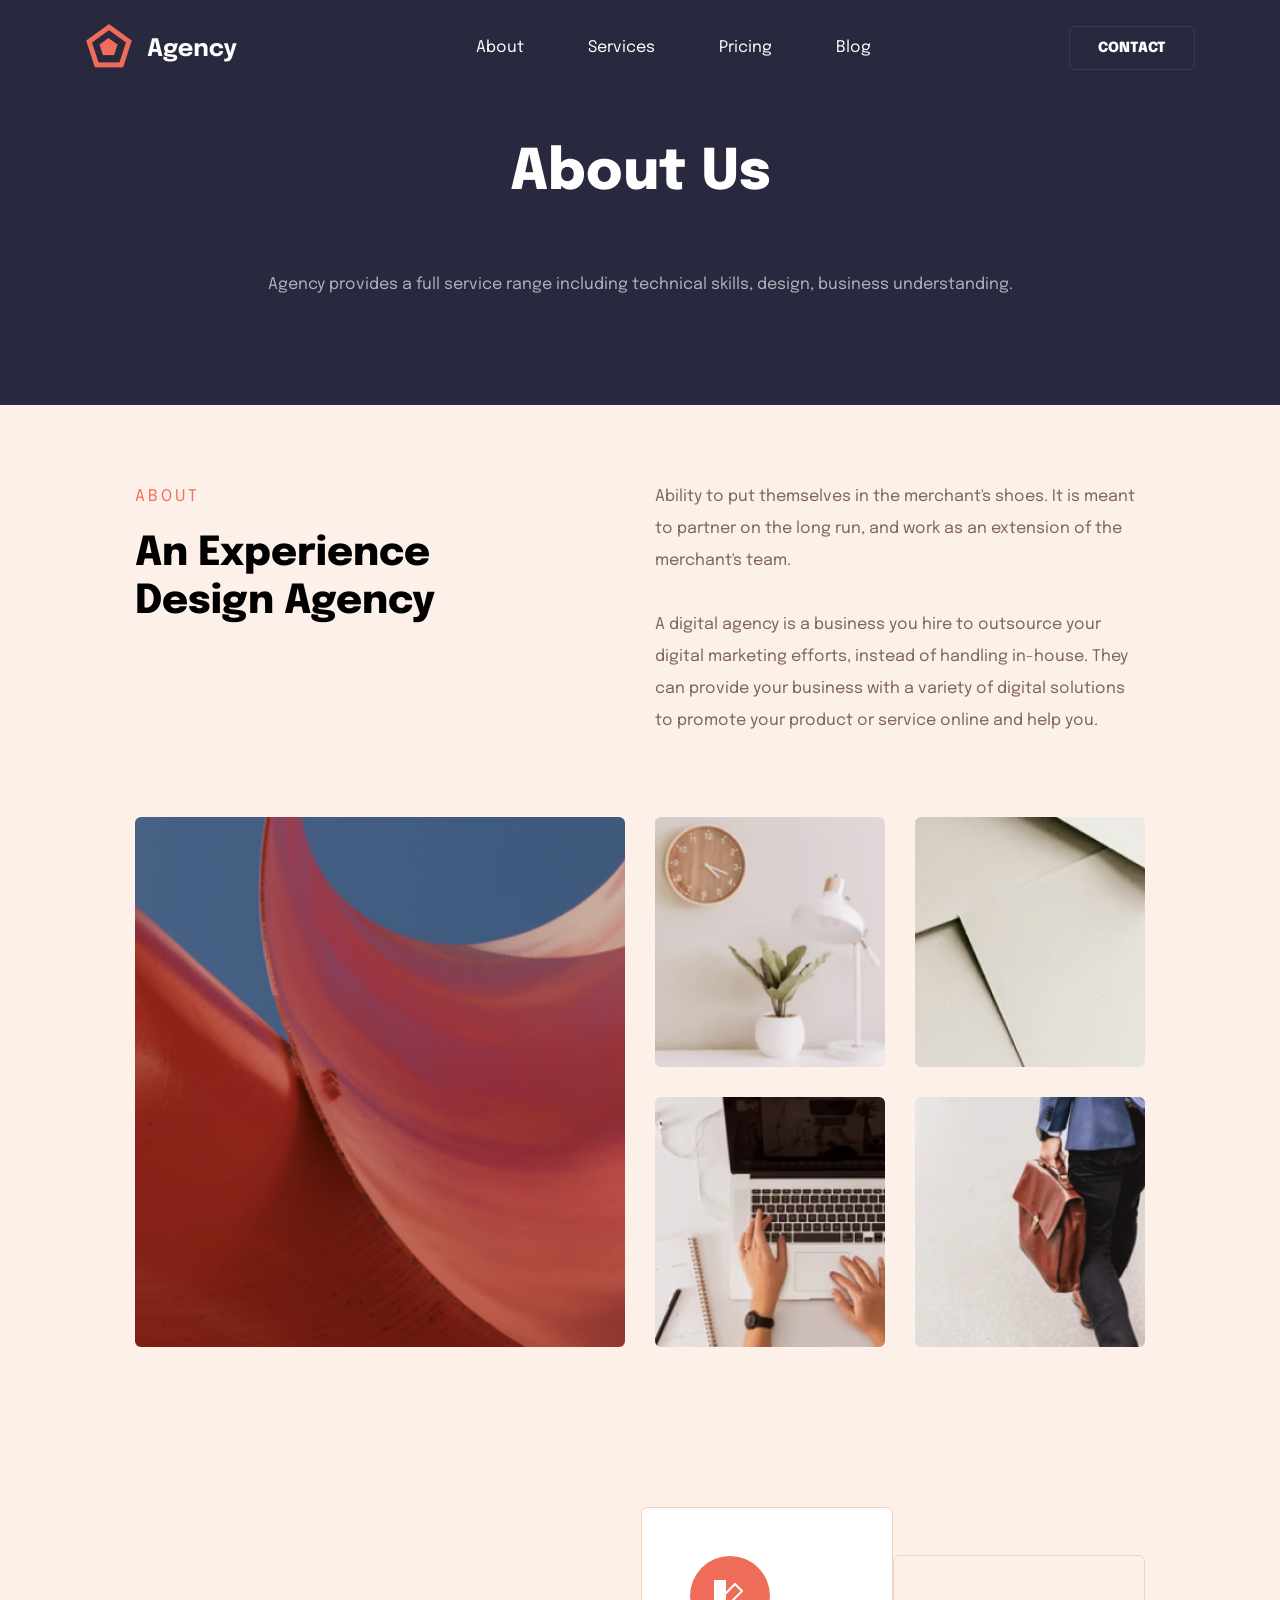
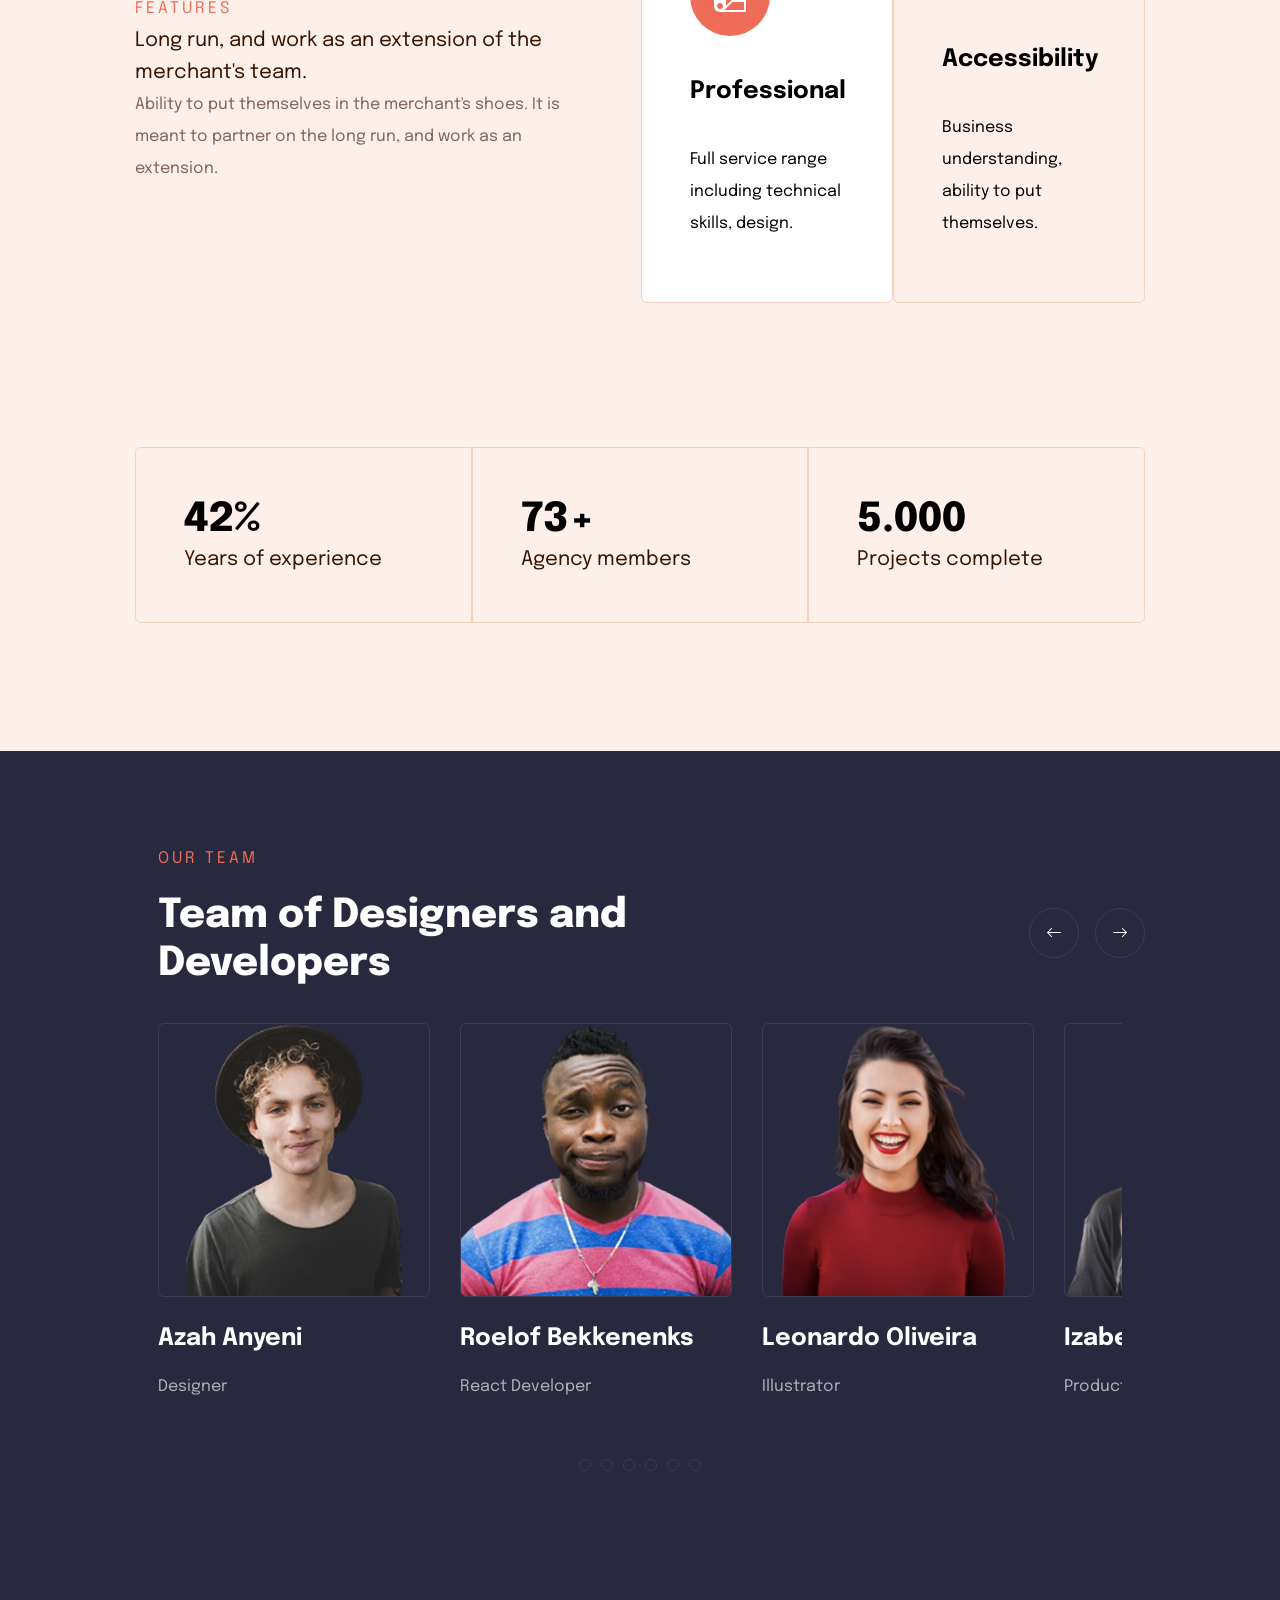
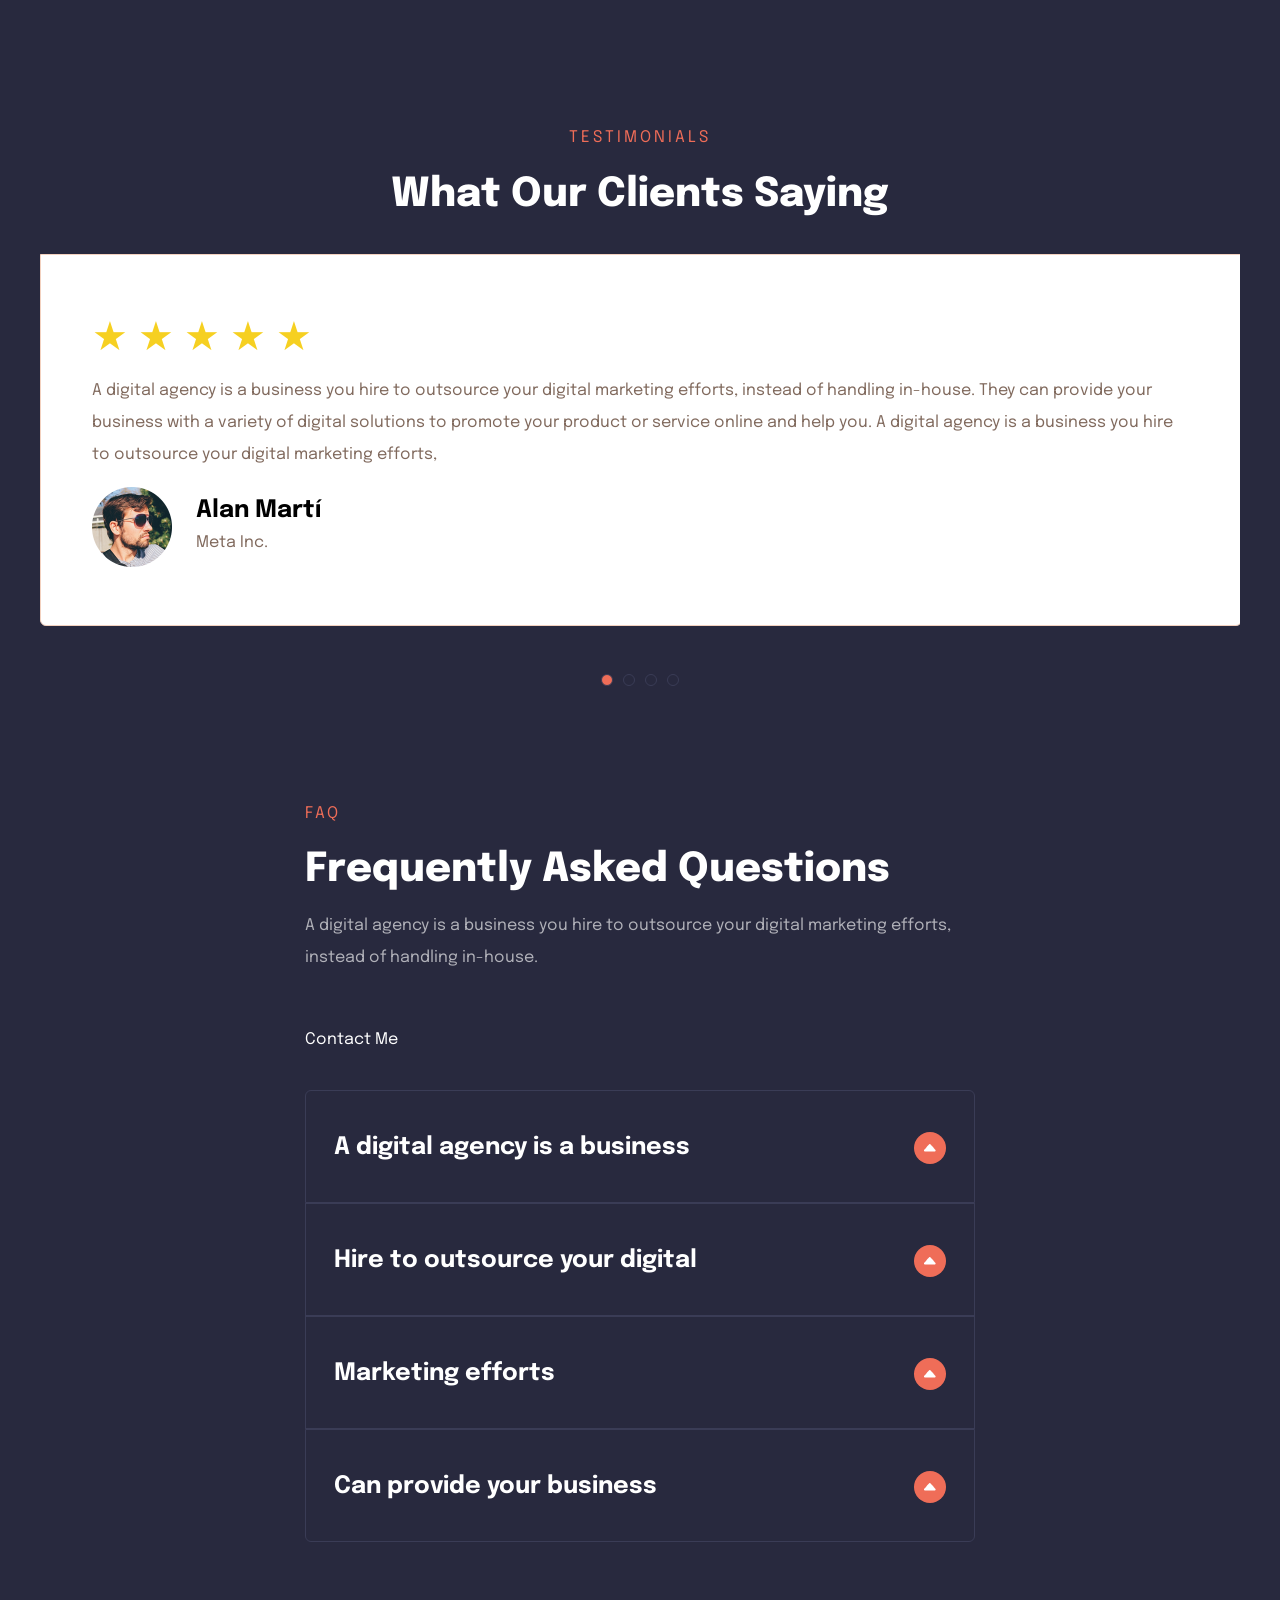
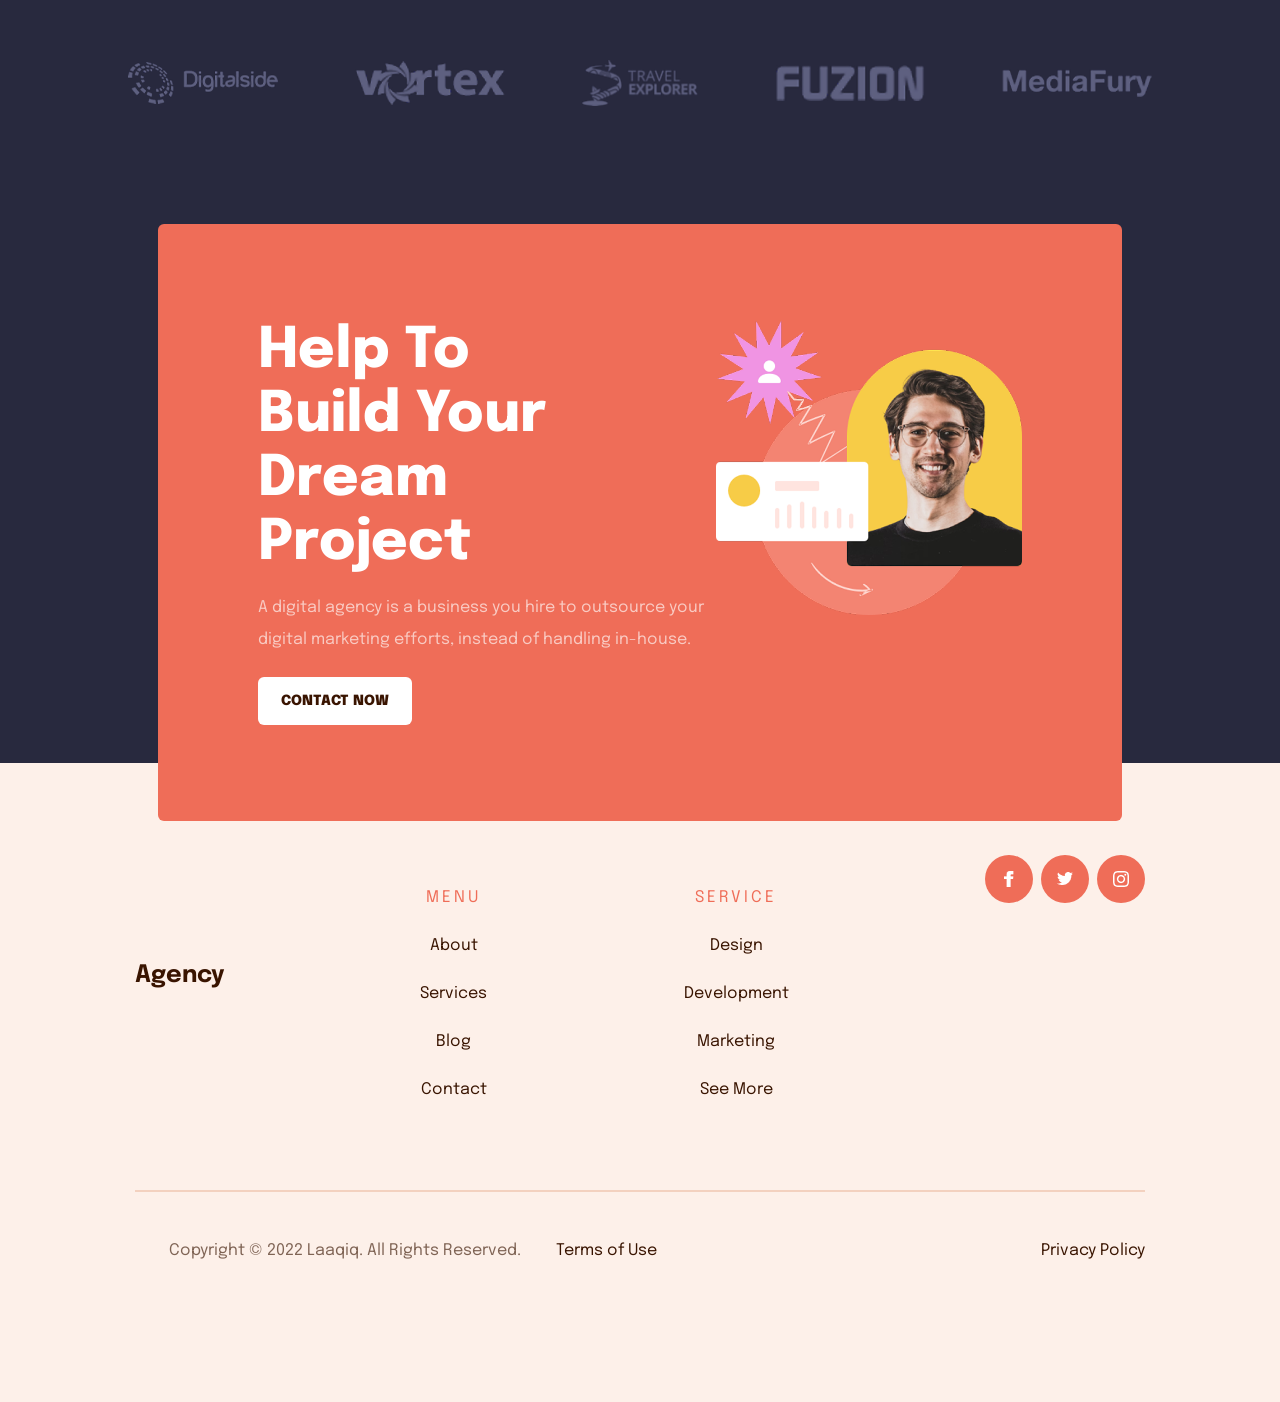
==== sass/index.html @ 34b54be8 "feat: implementa sass" ====
<!DOCTYPE html>
<html lang="pt-br">
<head>
    <meta charset="UTF-8">
    <meta name="viewport" content="width=device-width, initial-scale=1.0">
    <title>Agency</title>
    <link rel="preconnect" href="https://fonts.googleapis.com">
    <link rel="preconnect" href="https://fonts.gstatic.com" crossorigin>
    <link href="https://fonts.googleapis.com/css2?family=Epilogue:ital,wght@0,100..900;1,100..900&display=swap" rel="stylesheet">
    <link rel="stylesheet" href="style.css">
</head>
<body>
    <header>
        <div class="container">
            <img src="img/logo.png" alt="Logo da Agency" class="container-logo">
            <div class="container-menu">
                <input type="checkbox" id="menu" class="container-button">
                <label for="menu">
                    <span class="container-menu-mobile"></span>
                </label>
                <ul class="menu-list"> 
                    <li class="menu-list-item">
                        <a href="#" class="menu-list-link">About</a>
                    </li> 
                    <li class="menu-list-item">
                        <a href="#" class="menu-list-link">Services</a>
                    </li> 
                    <li class="menu-list-item">
                        <a href="#" class="menu-list-link">Pricing</a>
                    </li> 
                    <li class="menu-list-item">
                        <a href="#" class="menu-list-link">Blog</a>
                    </li> 
                    <li class="menu-list-item">
                        <a href="#" class="menu-list-link">Contact</a>
                    </li> 
                </ul>
            </div>
            <div class="container-menu-desktop">
                <img src="img/logo.png" alt="Logo da Agency" class="container-logo-desktop">
                <ul class="menu-desktop-links">
                    <li>
                        <a class="text" href="#">About</a>
                    </li>
                    <li>
                        <a class="text" href="#">Services</a>
                    </li>
                    <li>
                        <a class="text" href="#">Pricing</a>
                    </li>
                    <li>
                        <a class="text" href="#">Blog</a>
                    </li>
                </ul>
                <a class="menu-contact" href="#">CONTACT</a>
            </div>
        </div>
        <section class="description">
                <h2 class="title1">About Us</h2>
                <p class="text">Agency provides a full service range including technical skills, design, business understanding.</p>
        </section>
    </header>
    <main>
        <section class="about">
            <div class="about-text">
                <div class="text-titulos">
                    <h5 class="title5">About</h5>
                    <h3 class="title3">An Experience Design Agency</h3>
                </div>
                <p class="text">Ability to put themselves in the merchant's shoes. It is meant to partner on the long run, and work as an extension of the merchant's team.
                                <br><br>
                                A digital agency is a business you hire to outsource your digital marketing efforts, instead of handling in-house. They can provide your business with a variety of digital solutions to promote your product or service online and help you.</p>
            </div>
            <div class="about-imagem">
                <img src="img/Bitmap1.png" alt="">
                <img src="img/Bitmap2.png" alt="">
                <img src="img/Bitmap3.png" alt="">
                <img src="img/Bitmap4.png" alt="">
                <img src="img/Bitmap5.png" alt="">
            </div>
        </section>
        <section class="features">
            <div class="features-principal">
                <div class="features-text">
                    <h5 class="title5">Features</h5>
                    <p class="text-big">Long run, and work as an extension of the merchant's team.</p>
                    <p class="text">Ability to put themselves in the merchant's shoes. It is meant to partner on the long run, and work as an extension.</p>
                </div>
                <div class="features-cards">
                    <div class="card card-top card-color">
                        <div class="card-icon">
                            <img src="img/icon-profissional.png" alt="ícone">
                        </div>
                        <h4 class="title4">Professional</h4>
                        <p class="text">Full service range including technical skills, design.</p>
                    </div>
                    <div class="card card-bottom">
                        <h4 class="title4">Accessibility</h4>
                        <p class="text">Business understanding, ability to put themselves.</p>
                    </div>
                </div>
            </div>
            
            <div class="features-cards numbers">
                <div class="card card-top">
                    <h3 class="title3">42%</h3>
                    <p class="text-big">Years of experience</p>
                </div>
                <div class="card">
                    <h3 class="title3">73+</h3>
                    <p class="text-big">Agency members</p>
                </div>
                <div class="card card-bottom">
                    <h3 class="title3">5.000</h3>
                    <p class="text-big">Projects complete</p>
                </div>
            </div>
        </section>
        <section class="our-team">
            <div class="our-team-topo">
                <div class="our-team-titulo">
                    <h5 class="title5">Our Team</h5>
                    <h3 class="title3">Team of Designers and Developers</h3>
                </div>
                <div class="our-team-setas">
                    <label class="seta">
                        <img src="./img/seta-esquerda.png" alt="">    
                    </label>
                    <label class="seta">
                        <img src="./img/seta.png" alt="">    
                    </label>
                </div>
            </div>
            
            <input type="radio" name="pin" id="p1" checked hidden>
            <input type="radio" name="pin" id="p2" hidden>
            <input type="radio" name="pin" id="p3" hidden>
            <input type="radio" name="pin" id="p4" hidden>
            <input type="radio" name="pin" id="p5" hidden>
            <input type="radio" name="pin" id="p6" hidden>
            <div class="carrossel">
                <div class="carrossel-card">
                    <div class="carrossel-img">
                        <img src="img/foto1.png" alt="">
                    </div>
                    <h4 class="title4">Azah Anyeni</h4>
                    <p class="text">Designer</p>
                </div>
                <div class="carrossel-card">
                    <div class="carrossel-img">
                        <img src="img/foto2.png" alt="">
                    </div>
                    <h4 class="title4">Roelof Bekkenenks</h4>
                    <p class="text">React Developer</p>
                </div>
                <div class="carrossel-card">
                    <div class="carrossel-img">
                        <img src="img/foto3.png" alt="">
                    </div>
                    <h4 class="title4">Leonardo Oliveira</h4>
                    <p class="text">Illustrator</p>
                </div>
                <div class="carrossel-card">
                    <div class="carrossel-img">
                        <img src="img/foto4.png" alt="">
                    </div>
                    <h4 class="title4">Izabella Tabakova</h4>
                    <p class="text">Product Designer</p>
                </div>
                <div class="carrossel-card">
                    <div class="carrossel-img">
                        <img src="img/foto3.png" alt="">
                    </div>
                    <h4 class="title4">Leonardo Oliveira</h4>
                    <p class="text">Illustrator</p>
                </div>
            </div> 
            <div class="pins">
                <label for="p1"></label>
                <label for="p2"></label>
                <label for="p3"></label>
                <label for="p4"></label>
                <label for="p5"></label>
                <label for="p6"></label>
            </div>
        </section>
        <section class="testimonials">
            <div class="avaliacao">
                <div class="testimonials-inicio">
                    <h5 class="title5">Testimonials</h5>
                    <h3 class="title3">What Our Clients Saying</h3>
                </div>
                <input type="radio" name="pin" id="v1" checked>
                <input type="radio" name="pin" id="v2">
                <input type="radio" name="pin" id="v3">
                <input type="radio" name="pin" id="v4">
                <div class="notas-clientes">
                    <div class="nota">
                        <div class="stars">
                            <p class="star">★</p>
                            <p class="star">★</p>
                            <p class="star">★</p>
                            <p class="star">★</p>
                            <p class="star">★</p>
                        </div>
                        <p class="text">A digital agency is a business you hire to outsource your digital marketing efforts, instead of handling in-house. They can provide your business with a variety of digital solutions to promote your product or service online and help you. A digital agency is a business you hire to outsource your digital marketing efforts, </p>
                        <div class="pessoa">
                            <img src="img/PERFIL.png" alt="">
                            <div class="pessoa-texto">
                                <h4 class="title4">Alan Martí</h4>
                                <p class="text">Meta Inc.</p>
                            </div>
                        </div>
                    </div>
                    <div class="nota">
                        <div class="stars">
                            <p class="star">★</p>
                            <p class="star">★</p>
                            <p class="star">★</p>
                            <p class="star">★</p>
                            <p class="star">★</p>
                        </div>
                        <p class="text">A digital agency is a business you hire to outsource your digital marketing efforts, instead of handling in-house. They can provide your business with a variety of digital solutions to promote your product or service online and help you. A digital agency is a business you hire to outsource your digital marketing efforts, </p>
                        <div class="pessoa">
                            <img src="img/PERFIL.png" alt="">
                            <div class="pessoa-texto">
                                <h4 class="title4">Alan Martí</h4>
                                <p class="text">Meta Inc.</p>
                            </div>
                        </div>
                    </div>
                    <div class="nota">
                        <div class="stars">
                            <p class="star">★</p>
                            <p class="star">★</p>
                            <p class="star">★</p>
                            <p class="star">★</p>
                            <p class="star">★</p>
                        </div>
                        <p class="text">A digital agency is a business you hire to outsource your digital marketing efforts, instead of handling in-house. They can provide your business with a variety of digital solutions to promote your product or service online and help you. A digital agency is a business you hire to outsource your digital marketing efforts, </p>
                        <div class="pessoa">
                            <img src="img/PERFIL.png" alt="">
                            <div class="pessoa-texto">
                                <h4 class="title4">testeee</h4>
                                <p class="text">Meta Inc.</p>
                            </div>
                        </div>
                    </div>
                    
                </div>
                <div class="pins">
                    <label for="v1"></label>
                    <label for="v2"></label>
                    <label for="v3"></label>
                    <label for="v4"></label>
                </div>
            </div>
        </section>
        <section class="faq">
            <h5 class="title5">Faq</h5>
            <h3 class="title3">Frequently Asked Questions</h3>
            <p class="text">A digital agency is a business you hire to outsource your digital marketing efforts, instead of handling in-house.</p>
            <a href="#" class="text contact-me">Contact Me</a>
            <div class="cards">
                <div class="card card-top">
                    <div class="card-titulo">
                        <h4 class="title4">A digital agency is a business</h4>
                        <input type="checkbox" id="check1" class="check-expandir">
                        <label for="check1" class="icon-expandir">
                            <img src="img/Path.png" alt="">
                        </label>
                    </div>
                    <p class="text">Digital marketing efforts, instead of handling in-house. They can provide your business with a variety of digital solutions to promote your product or service online and help you hit your marketing goals and grow your business.</p>
                </div>
                <div class="card">
                    <div class="card-titulo">
                        <h4 class="title4">Hire to outsource your digital</h4>
                        <input type="checkbox" id="check2" class="check-expandir">
                        <label for="check2" class="icon-expandir">
                            <img src="img/Path.png" alt="">
                        </label>
                    </div>
                    <p class="text">Digital marketing efforts, instead of handling in-house. They can provide your business with a variety of digital solutions to promote your product or service online and help you hit your marketing goals and grow your business.</p>
                </div>
                <div class="card">
                    <div class="card-titulo">
                        <h4 class="title4">Marketing efforts</h4>
                        <input type="checkbox" id="check3" class="check-expandir">
                        <label for="check3" class="icon-expandir">
                            <img src="img/Path.png" alt="">
                        </label>
                    </div>
                    <p class="text">Digital marketing efforts, instead of handling in-house. They can provide your business with a variety of digital solutions to promote your product or service online and help you hit your marketing goals and grow your business.</p>
                </div>
                <div class="card card-bottom">
                    <div class="card-titulo">
                        <h4 class="title4">Can provide your business</h4>
                        <input type="checkbox" id="check4" class="check-expandir">
                        <label for="check4" class="icon-expandir">
                            <img src="img/Path.png" alt="">
                        </label>
                    </div>
                    <p class="text">Digital marketing efforts, instead of handling in-house. They can provide your business with a variety of digital solutions to promote your product or service online and help you hit your marketing goals and grow your business.</p>
                </div>
            </div>
        </section>
        <div class="empresas">
            <img src="img/logo1.png" alt="">
            <img src="img/logo2.png" alt="">
            <img src="img/logo3.png" alt="">
            <img src="img/logo4.png" alt="">
            <img src="img/logo5.png" alt="">
        </div>
        <section class="container-contact">
            <div class="contact">
                <div class="contact-img">
                    <img src="img/Contact.png" alt="Desenhos ao lado de um homem">
                </div>
                <div class="contact-text">
                    <h3 class="title3">Help To Build Your Dream Project</h3>
                    <p class="text">A digital agency is a business you hire to outsource your digital marketing efforts, instead of handling in-house.</p>
                    <a class="post-load" href="#">CONTACT NOW</a>
                </div>
            </div>
        </section>
    </main>
    <footer>
        <div class="footer-primary">
            <h4 class="footer-title title4">Agency</h4>
            <div class="footer-links">
                <h5 class="title5">MENU</h5>
                <p class="text">About</p>
                <p class="text">Services</p>
                <p class="text">Blog</p>
                <p class="text">Contact</p>
            </div>
            <div class="footer-links">
                <h5 class="title5">SERVICE</h5>
                <p class="text">Design</p>
                <p class="text">Development</p>
                <p class="text">Marketing</p>
                <p class="text">See More</p>
            </div>
            <div class="links">
                <a href="#">
                    <img src="img/facebook.png" alt="Logo facebook">
                </a>
                <a href="#">
                    <img src="img/twitter.png" alt="Logo facebook">
                </a>
                <a href="#">
                    <img src="img/instagram.png" alt="Logo facebook">
                </a>
            </div>
        </div>
        
        <hr>
        <div class="footer-secundary">
            <p class="footer-direitos text">Copyright © 2022 Laaqiq. All Rights Reserved.</p>
            <div class="links-terms">
                <a class="text" href="">Terms of Use</a>
                <a class="text" href="">Privacy Policy</a>
            </div>
        </div>
    </footer>
</body>
</html>
---- sass/style.css ----
body {
  margin: 0;
  padding: 0;
  box-sizing: border-box;
}

body {
  font-family: "Epilogue", sans-serif;
}

.title2, header .description h2 {
  font-size: 56px;
  font-weight: 800;
  line-height: 64px;
  color: #FFFFFF;
}

.title3, main .about .about-text .text-titulos h3 {
  font-size: 40px;
  font-weight: 800;
  line-height: 48px;
  margin: 0;
}

.title4 {
  font-size: 24px;
  font-weight: 700;
  line-height: 32px;
}

.title5, .features .features-principal .features-text h5, main .about .about-text .text-titulos h5 {
  font-size: 16px;
  font-weight: 400;
  line-height: 32px;
  color: #EF6D58;
  text-transform: uppercase;
  letter-spacing: 3px;
}

.text-big, .features .features-principal .features-text p .text-big {
  font-size: 20px;
  font-weight: 400;
  line-height: 32px;
  color: #391400;
  margin: 0;
}

.text, .features .features-principal .features-text .text, main .about .about-text p, header .description p {
  font-size: 16px;
  font-weight: 400;
  line-height: 32px;
}

.card {
  border: 1px solid #F3D1BF;
  padding: 48px 40px 46px 48px;
}

.card-top {
  border-radius: 6px 6px 0 0;
}

.card-bottom {
  border-radius: 0 0 6px 6px;
}

header {
  background-color: #28293E;
}
header .container {
  padding: 16px 23px;
  display: flex;
  justify-content: space-between;
}
header .container .container-logo {
  width: 152px;
  height: 48px;
}
header .container .container-menu {
  display: flex;
  justify-content: end;
  position: relative;
}
header .container .container-menu label .container-menu-mobile {
  width: 48px;
  height: 48px;
  background-image: url("img/menu.png");
  background-repeat: no-repeat;
  background-position: center;
  display: inline-block;
}
header .container .container-menu .menu-list {
  display: none;
  position: absolute;
  width: 200px;
  text-align: center;
  border-radius: 6px;
}
header .container .container-menu .menu-list .menu-list-item {
  padding: 4px;
  list-style-type: none;
  background-color: #EF6D58;
}
header .container .container-menu .menu-list .menu-list-item .menu-list-link {
  text-decoration: none;
  color: #391400;
}
header .container .container-menu .container-button {
  display: none;
}
header .container .container-menu .container-button:checked ~ .menu-list {
  display: block;
  margin-top: 48px;
  padding: 4px;
  background-color: #EF6D58;
}
header .container .container-menu-desktop {
  display: none;
}
header .container .container-menu-desktop .container-logo-desktop {
  display: none;
}
@media screen and (min-width: 1024px) {
  header .container .container-logo {
    display: none;
  }
  header .container .container-menu {
    display: none;
  }
  header .container .container-menu-desktop {
    display: flex;
    justify-content: space-between;
    align-items: center;
    width: 90%;
    margin: auto;
  }
  header .container .container-menu-desktop .container-logo-desktop {
    display: block;
    width: 152px;
    height: 48px;
  }
  header .container .container-menu-desktop .menu-desktop-links {
    display: flex;
    gap: 4rem;
  }
  header .container .container-menu-desktop .menu-desktop-links li {
    list-style-type: none;
  }
  header .container .container-menu-desktop .menu-desktop-links li a {
    text-decoration: none;
    color: #FFFFFF;
  }
  header .container .container-menu-desktop .menu-contact {
    font-size: 14px;
    font-weight: 900;
    color: #FFFFFF;
    text-decoration: none;
    padding: 14px 28px;
    border: 1px solid #3A3C56;
    border-radius: 6px;
  }
}
header .description {
  display: flex;
  flex-direction: column;
  align-items: center;
  justify-content: center;
  padding-bottom: 88px;
}
header .description p {
  color: rgba(255, 255, 255, 0.6392156863);
  text-align: center;
  padding: 0 23px;
}

main .about {
  background-color: #FDF0E9;
  margin: 0;
  padding: 76px 23px;
}
main .about .about-text .text-titulos h5 {
  margin: 0;
}
main .about .about-text .text-titulos h3 {
  margin-top: 17px;
  margin-bottom: 30px;
}
main .about .about-text p {
  margin: 0;
  color: rgba(57, 20, 0, 0.6392156863);
}
main .about .about-imagem {
  margin-top: 80px;
  display: grid;
  grid-template-columns: repeat(2, 1fr);
  gap: 17px;
  align-items: center;
}
main .about .about-imagem img {
  border-radius: 6px;
  -o-object-fit: cover;
     object-fit: cover;
  width: 100%;
  height: 100%;
}
main .about .about-imagem img:nth-child(1) {
  grid-column: span 2;
}
main .about .about-imagem img:nth-child(2), main .about .about-imagem img:nth-child(3), main .about .about-imagem img:nth-child(4), main .about .about-imagem img:nth-child(5) {
  grid-column: span 1;
}
@media screen and (min-width: 1024px) {
  main .about {
    padding: 76px 135px 128px 135px;
  }
  main .about .about-text {
    display: flex;
    gap: 30px;
  }
  main .about .about-text .text-titulos {
    flex: 1;
  }
  main .about .about-text .text-titulos h3 {
    max-width: 417px;
  }
  main .about .about-text p {
    flex: 1;
  }
  main .about .about-imagem {
    grid-template-columns: repeat(4, 1fr);
    grid-template-rows: repeat(2, 250px);
    gap: 30px;
  }
  main .about .about-imagem img:nth-child(1) {
    grid-column: span 2;
    grid-row: span 2;
  }
  main .about .about-imagem img:nth-child(n+2) {
    grid-column: span 1;
    grid-row: span 1;
  }
}

.features {
  background-color: #FDF0E9;
  margin: 0;
  padding: 0 23px 98px 23px;
}
.features .features-principal .features-text h5 {
  margin: 0;
}
.features .features-principal .features-text .text {
  color: rgba(57, 20, 0, 0.6392156863);
  margin: 0;
}
.features .features-cards {
  margin-top: 32px;
}
.features .features-cards .card h4 {
  margin-top: 40px;
  margin-bottom: 20px;
}
.features .features-cards .card-color {
  background-color: #FFFFFF;
}
.features .features-cards .card-color .card-icon {
  background-color: #EF6D58;
  border-radius: 50%;
  display: flex;
  justify-content: center;
  align-items: center;
  width: 80px;
  height: 80px;
}
.features .features-cards .card-color .card-icon img {
  width: 32px;
  height: 32px;
}
.features .features-cards .numbers .card h3 {
  margin-bottom: 13px;
}
@media screen and (min-width: 1024px) {
  .features {
    padding: 0 135px;
  }
  .features .features-principal {
    display: flex;
    align-items: center;
    justify-content: space-between;
    gap: 40px;
  }
  .features .features-principal .features-text {
    text-align: left;
    min-width: 200px;
  }
  .features .features-principal .features-cards {
    display: flex;
    align-items: end;
  }
  .features .features-principal .features-cards .card {
    border-radius: 6px;
    display: flex;
    flex-direction: column;
    justify-content: center;
  }
  .features .numbers {
    display: flex;
    width: 100%;
    padding-top: 112px;
    padding-bottom: 128px;
  }
  .features .numbers .card {
    width: 100%;
    border-radius: 0;
  }
  .features .numbers .card.card-top {
    border-radius: 6px 0 0 6px;
  }
  .features .numbers .card.card-bottom {
    border-radius: 0 6px 6px 0;
  }
}

.our-team {
  background-color: #28293E;
  margin: 0;
  position: relative;
}
.our-team #p1:checked ~ .carrossel .carrossel-card {
  transform: translateX(0);
}
.our-team #p2:checked ~ .carrossel .carrossel-card {
  transform: translateX(calc(-50% - 120px));
}
.our-team #p3:checked ~ .carrossel .carrossel-card {
  transform: translateX(calc(-100% - 240px));
}
.our-team #p4:checked ~ .carrossel .carrossel-card {
  transform: translateX(calc(-150% - 360px));
}
.our-team #p5:checked ~ .carrossel .carrossel-card {
  transform: translateX(calc(-200% - 480px));
}
.our-team #p6:checked ~ .carrossel .carrossel-card {
  transform: translateX(0);
}
.our-team #p1:checked ~ .pins label[for=p1],
.our-team #p2:checked ~ .pins label[for=p2],
.our-team #p3:checked ~ .pins label[for=p3],
.our-team #p4:checked ~ .pins label[for=p4],
.our-team #p5:checked ~ .pins label[for=p5],
.our-team #p6:checked ~ .pins label[for=p6] {
  background-color: #EF6D58;
}
.our-team .our-team-topo .our-team-titulo h5 {
  margin: 0;
  padding: 108px 0 17px 23px;
}
.our-team .our-team-topo .our-team-titulo h3 {
  color: #FFFFFF;
  margin: 0 23px 35px 23px;
}
.our-team .our-team-topo .our-team-setas {
  display: none;
}
.our-team .carrossel {
  margin: 0 23px;
  display: flex;
  overflow: hidden;
  gap: 30px;
}
.our-team .carrossel .carrossel-card {
  flex: 0 0 calc(25% - 22.5px);
  transition: transform 0.7s cubic-bezier(0.4, 0, 0.2, 1);
}
.our-team .carrossel .carrossel-card .carrossel-img {
  width: 270px;
  height: 272px;
  aspect-ratio: 1/1;
  border: 1px solid #3A3C56;
  border-radius: 6px;
  display: flex;
  justify-content: center;
  overflow: hidden;
}
.our-team .carrossel .carrossel-card .carrossel-img img {
  max-width: 100%;
  max-height: 100%;
  height: auto;
  -o-object-fit: cover;
     object-fit: cover;
}
.our-team .carrossel .carrossel-card h4 {
  color: #FFFFFF;
  margin: 26px 0 3px 0;
}
.our-team .carrossel .carrossel-card p {
  color: rgba(255, 255, 255, 0.6392156863);
}
.our-team .pins {
  display: flex;
  justify-content: center;
  gap: 10px;
  margin-top: 40px;
  padding-bottom: 40px;
  margin-bottom: -1px;
}
.our-team .pins label {
  width: 10px;
  height: 10px;
  border-radius: 50%;
  border: 1px solid #3A3C56;
  cursor: pointer;
  transition: 0.3s;
}
@media screen and (min-width: 1024px) {
  .our-team {
    padding: 92px 135px;
  }
  .our-team .our-team-topo {
    display: flex;
    justify-content: space-between;
    align-items: center;
  }
  .our-team .our-team-topo .our-team-titulo {
    width: 60%;
  }
  .our-team .our-team-topo .our-team-titulo h5 {
    padding-top: 0;
  }
  .our-team .our-team-topo .our-team-setas {
    display: flex;
    gap: 16px;
  }
  .our-team .our-team-topo .our-team-setas .seta {
    width: 48px;
    height: 48px;
    border: 1px solid #3A3C56;
    border-radius: 50%;
    display: flex;
    justify-content: center;
    align-items: center;
  }
  .our-team .our-team-topo .our-team-setas .seta img {
    height: 9px;
    width: 14px;
  }
}

.testimonials {
  margin: 0;
  background-color: #28293E;
}
.testimonials .avaliacao input[type=radio] {
  display: none;
}
.testimonials .avaliacao .testimonials-inicio {
  text-align: center;
}
.testimonials .avaliacao .testimonials-inicio h5 {
  margin: 0;
  padding: 120px 0 17px;
}
.testimonials .avaliacao .testimonials-inicio h3 {
  color: #FFFFFF;
  padding: 0 42px 35px 42px;
}
.testimonials .avaliacao .notas-clientes {
  background-color: #FFFFFF;
  display: flex;
  overflow: hidden;
  flex-wrap: nowrap;
  width: 100%;
  border: 1px solid #F3D1BF;
  border-radius: 0 0 6px 6px;
}
.testimonials .avaliacao .notas-clientes .nota {
  flex: 0 0 100%;
  width: 100%;
  padding: 58px 51px;
  box-sizing: border-box;
  transition: transform 0.7s cubic-bezier(0.4, 0, 0.2, 1);
}
.testimonials .avaliacao .notas-clientes .nota .stars {
  display: flex;
  gap: 10px;
}
.testimonials .avaliacao .notas-clientes .nota .stars .star {
  font-size: 40px;
  margin: 0;
  color: #F6D021;
}
.testimonials .avaliacao .notas-clientes .nota p {
  color: rgba(57, 20, 0, 0.6392156863);
}
.testimonials .avaliacao .notas-clientes .nota .pessoa {
  display: flex;
  gap: 24px;
  align-items: center;
}
.testimonials .avaliacao .notas-clientes .nota .pessoa img {
  width: 80px;
  height: 80px;
}
.testimonials .avaliacao .notas-clientes .nota .pessoa .pessoa-texto h4 {
  margin: 0;
}
.testimonials .avaliacao .notas-clientes .nota .pessoa .pessoa-texto p {
  margin: 0;
}
.testimonials .avaliacao #v1:checked ~ .notas-clientes .nota {
  transform: translateX(0);
}
.testimonials .avaliacao #v2:checked ~ .notas-clientes .nota {
  transform: translateX(-100%);
}
.testimonials .avaliacao #v3:checked ~ .notas-clientes .nota {
  transform: translateX(-200%);
}
.testimonials .avaliacao #v4:checked ~ .notas-clientes .nota {
  transform: translateX(0);
}
.testimonials .avaliacao #v1:checked ~ .pins label[for=v1],
.testimonials .avaliacao #v2:checked ~ .pins label[for=v2],
.testimonials .avaliacao #v3:checked ~ .pins label[for=v3],
.testimonials .avaliacao #v4:checked ~ .pins label[for=v4] {
  background-color: #EF6D58;
}
.testimonials .avaliacao .pins {
  background-color: #28293E;
  display: flex;
  justify-content: center;
  gap: 10px;
  margin-top: 48px;
  padding-bottom: 112px;
}
.testimonials .avaliacao .pins label {
  width: 10px;
  height: 10px;
  border-radius: 50%;
  border: 1px solid #3A3C56;
  cursor: pointer;
  transition: 0.3s;
}
@media screen and (min-width: 1024px) {
  .testimonials .avaliacao {
    max-width: 1200px;
    margin: auto;
    overflow: hidden;
  }
  .testimonials .avaliacao .notas-clientes {
    display: flex;
    justify-content: center;
    align-items: center;
    gap: 40px;
  }
}

.faq {
  margin: 0;
  background: #28293E;
  padding: 0 23px;
}
.faq h5 {
  margin: 0;
}
.faq h3 {
  color: #FFFFFF;
  margin: 16px 0;
}
.faq p {
  color: rgba(255, 255, 255, 0.6392156863);
}
.faq .contact-me {
  display: block;
  color: #FFFFFF;
  padding: 34px 0;
  text-decoration: none;
}
.faq .cards .card {
  padding: 41px 28px 38px 28px;
  border-color: #3A3C56;
}
.faq .cards .card .card-titulo {
  display: flex;
  justify-content: space-between;
  align-items: center;
  width: 100%;
}
.faq .cards .card .card-titulo h4 {
  color: #FFFFFF;
  margin: 0;
}
.faq .cards .card .card-titulo .check-expandir {
  display: none;
}
.faq .cards .card .card-titulo .icon-expandir {
  background-color: #EF6D58;
  width: 32px;
  height: 32px;
  border-radius: 50%;
  cursor: pointer;
  flex-shrink: 0;
  display: inline-block;
  display: flex;
  align-items: center;
  justify-content: center;
}
.faq .cards .card .card-titulo:has(.check-expandir:checked) ~ .text {
  max-height: 200px;
  opacity: 1;
  margin-top: 15px;
}
.faq .cards .card .card-titulo:has(.check-expandir:checked) .icon-expandir img {
  transform: rotate(180deg);
  transition: 0.3s;
}
.faq .cards .card .text {
  max-height: 0;
  overflow: hidden;
  opacity: 0;
  transition: all 0.4s ease;
  margin: 0;
}
.faq .cards .card:has(.check-expandir:checked) {
  background-color: white;
}
.faq .cards .card:has(.check-expandir:checked) .card-titulo h4 {
  color: #391400;
}
.faq .cards .card:has(.check-expandir:checked) p {
  color: rgba(57, 20, 0, 0.6392156863);
}
@media screen and (min-width: 1024px) {
  .faq {
    padding: 0 305px;
  }
}

.empresas {
  background-color: #28293E;
  padding: 118px 23px;
  display: flex;
  flex-wrap: wrap;
  justify-content: center;
  gap: 30px;
}
.empresas img {
  max-width: 150px;
  max-height: 46px;
  margin: auto;
}
@media screen and (min-width: 1024px) {
  .empresas {
    padding: 118px 105px;
  }
}

.container-contact {
  background-color: #28293E;
  padding: 0 23px;
}
.container-contact .contact {
  background-color: #EF6D58;
  border-radius: 6px;
  padding: 32px 28px 48px 28px;
  border: none;
  margin-bottom: -100px;
  position: relative;
  z-index: 10;
}
.container-contact .contact .contact-img img {
  width: 100%;
  margin: 0 auto;
}
.container-contact .contact .contact-text h3 {
  color: #FFFFFF;
  margin-bottom: 16px;
}
.container-contact .contact .contact-text p {
  color: rgba(255, 255, 255, 0.6392156863);
  margin-bottom: 21px;
}
.container-contact .contact .contact-text .post-load {
  font-size: 14px;
  font-weight: 900;
  color: #391400;
  text-decoration: none;
  padding: 16px auto;
  border-radius: 6px;
  width: 154px;
  height: 48px;
  display: flex;
  justify-content: center;
  align-items: center;
  background-color: #FFFFFF;
}
@media screen and (min-width: 1024px) {
  .container-contact .contact {
    display: flex;
    flex-direction: row-reverse;
    justify-content: space-between;
    padding: 96px 100px;
    overflow: hidden;
    margin: 0 135px 0 135px;
    margin-bottom: -150px;
  }
  .container-contact .contact .contact-img {
    width: 40%;
  }
  .container-contact .contact .contact-text {
    width: 40%;
  }
  .container-contact .contact .contact-text h3 {
    font-size: 56px;
    line-height: 64px;
  }
  .container-contact .contact .contact-text p {
    width: 470px;
  }
}

footer {
  background-color: #FDF0E9;
  padding: 105px 23px 52px 23px;
  margin-top: 0;
  text-align: center;
}
footer .footer-primary .footer-title {
  margin-top: 105px;
  margin-bottom: 50px;
  color: #391400;
  line-height: 32px;
}
footer .footer-primary .footer-links h5 {
  margin-bottom: 16px;
}
footer .footer-primary .footer-links p {
  color: #391400;
}
footer .footer-primary .links {
  margin: 52px auto 64px auto;
  display: flex;
  justify-content: center;
  gap: 8px;
}
footer .footer-primary .links a {
  background-color: #EF6D58;
  border-radius: 50%;
  text-decoration: none;
  display: flex;
  justify-content: center;
  align-items: center;
  width: 48px;
  height: 48px;
  gap: 8px;
}
footer hr {
  margin: 0 auto;
  border: 1px solid #F3D1BF;
}
footer .footer-secundary .footer-direitos {
  color: rgba(57, 20, 0, 0.6392156863);
  width: 50%;
  margin: 43px auto;
}
footer .footer-secundary .links-terms {
  display: flex;
  justify-content: space-between;
  width: 70%;
  margin: 0 auto;
}
footer .footer-secundary .links-terms a {
  text-decoration: none;
  color: #391400;
}
@media screen and (min-width: 1024px) {
  footer {
    margin-top: 92px;
    padding: 92px 135px;
  }
  footer .footer-primary {
    display: flex;
    justify-content: space-between;
    margin-bottom: 68px;
  }
  footer .footer-primary .links {
    margin: 0;
  }
  footer .footer-secundary {
    display: flex;
    justify-content: space-between;
    align-items: center;
  }
  footer .footer-secundary .footer-direitos .links-terms {
    justify-content: end;
    gap: 68px;
  }
}/*# sourceMappingURL=style.css.map */
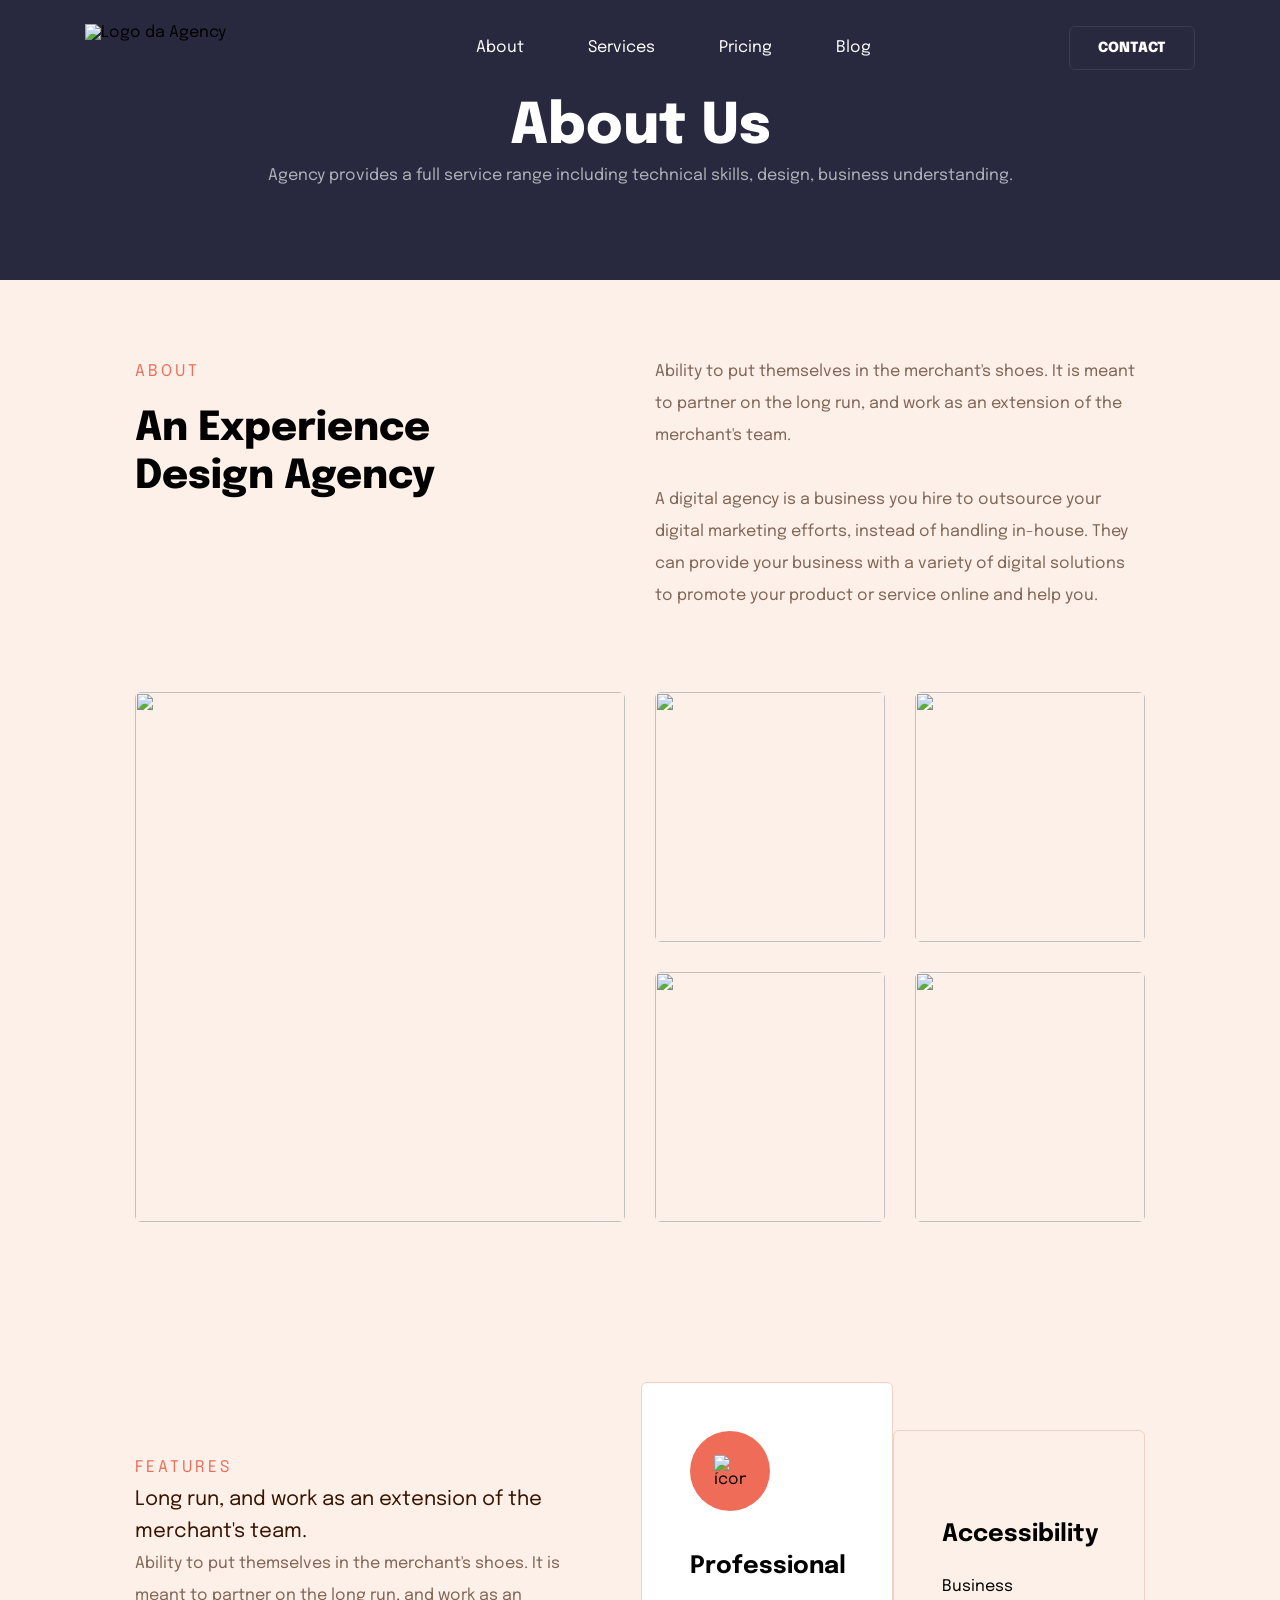
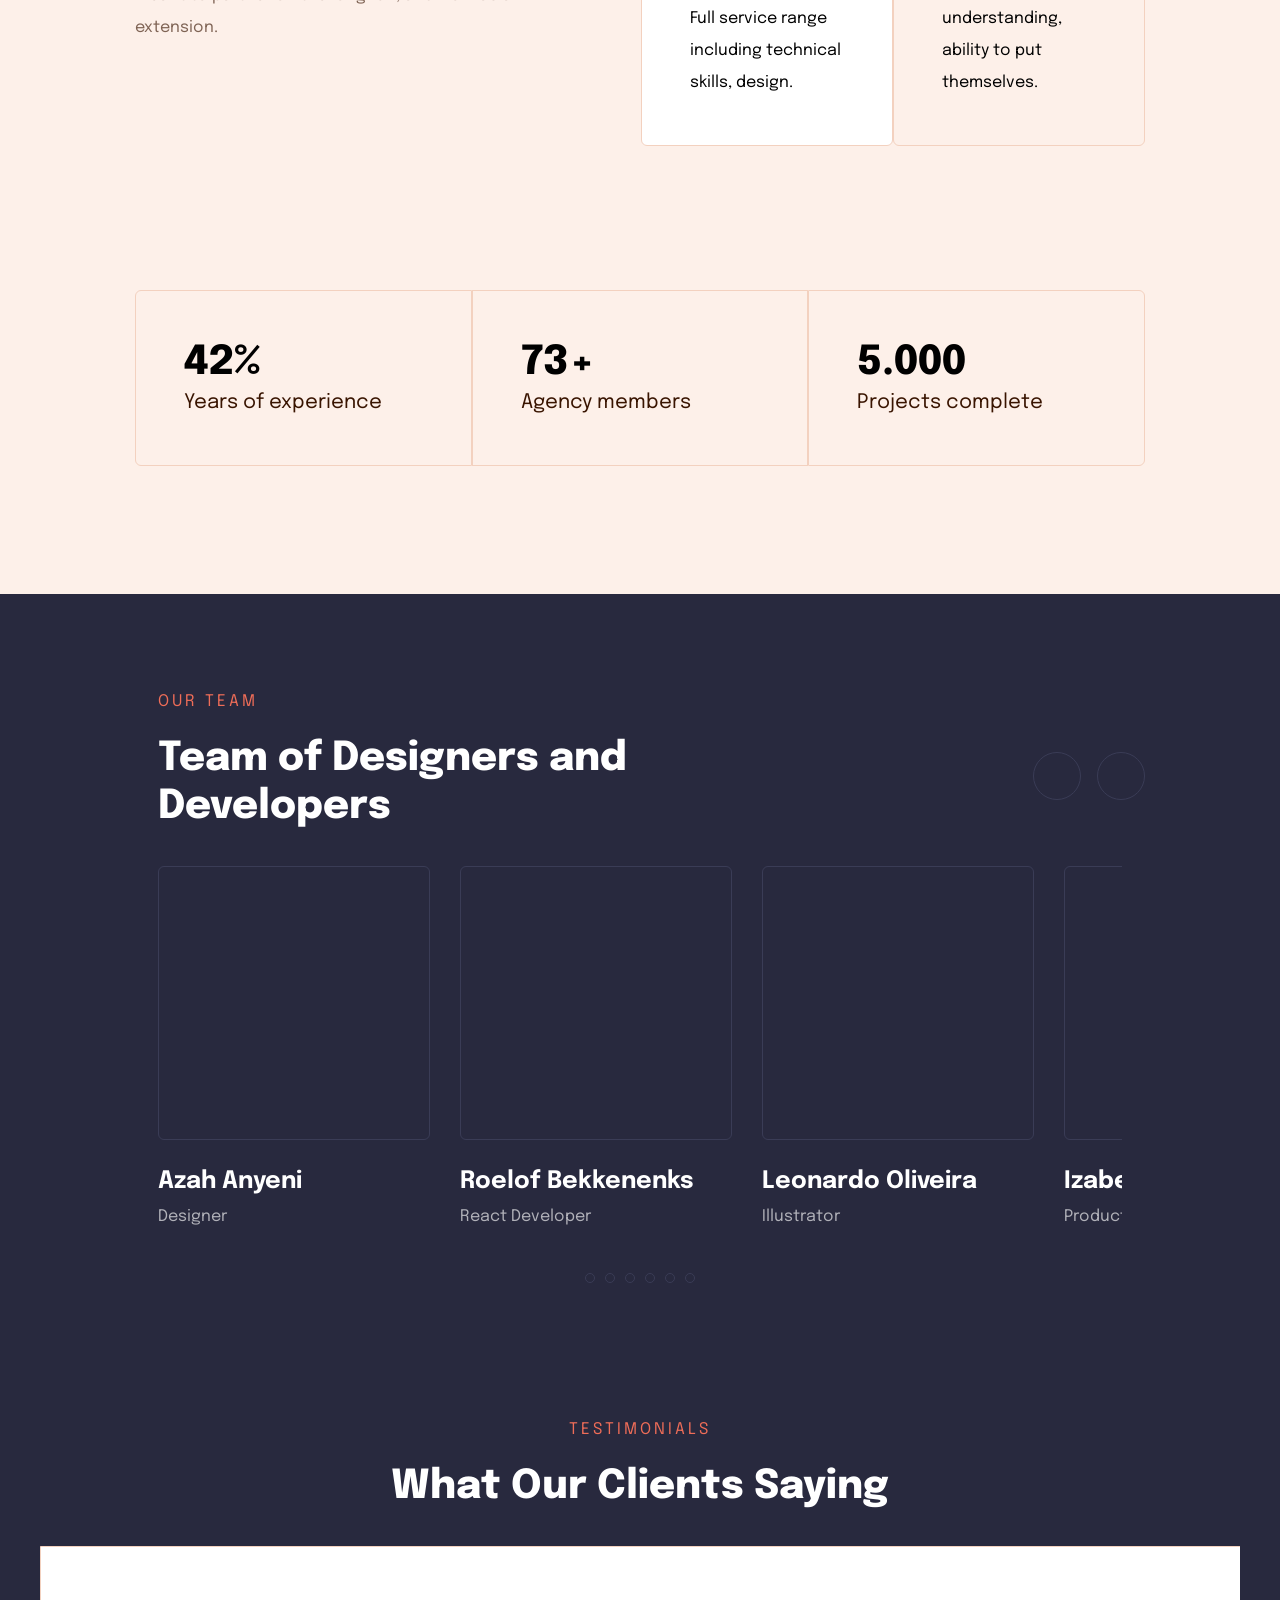
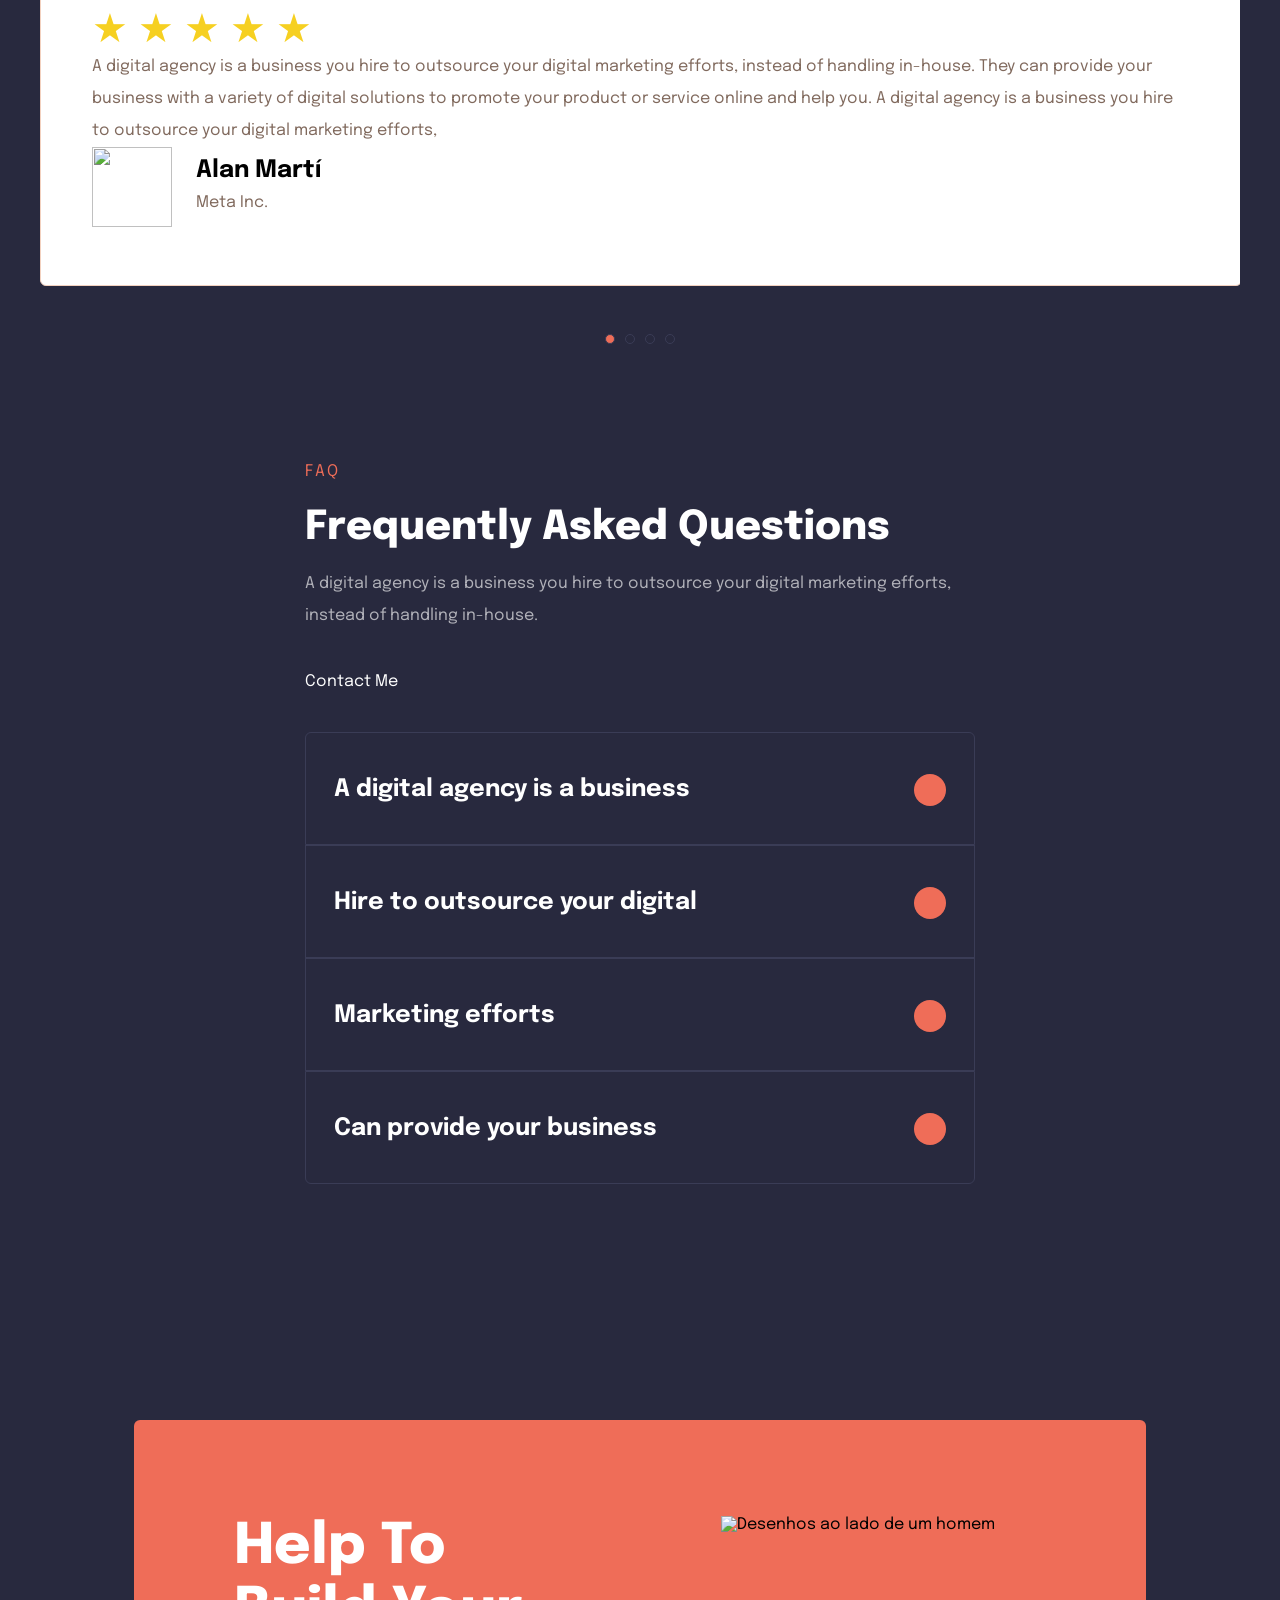
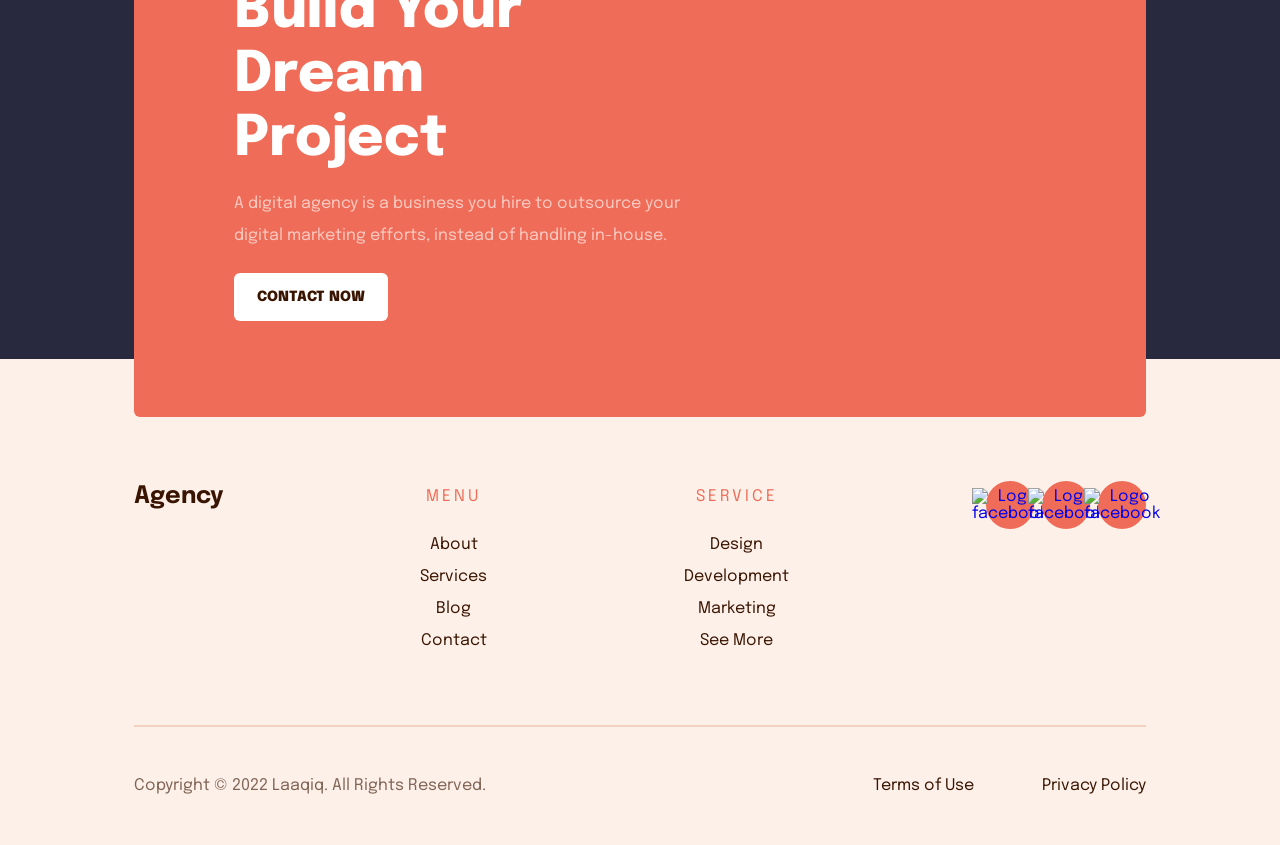
==== commit 0be2caa8: "(refactor): code-review" ====
--- a/sass/index.html
+++ b/sass/index.html
@@ -56,7 +56,7 @@
             </div>
         </div>
         <section class="description">
-                <h2 class="title1">About Us</h2>
+                <h1 class="title2">About Us</h1>
                 <p class="text">Agency provides a full service range including technical skills, design, business understanding.</p>
         </section>
     </header>
--- a/sass/style.css
+++ b/sass/style.css
@@ -1,4 +1,14 @@
-body {
+body,
+img,
+h1,
+p,
+fieldset,
+legend,
+label,
+input,
+select,
+textarea,
+button {
   margin: 0;
   padding: 0;
   box-sizing: border-box;
@@ -8,7 +18,7 @@
   font-family: "Epilogue", sans-serif;
 }
 
-.title2, header .description h2 {
+.title2, header .description h1 {
   font-size: 56px;
   font-weight: 800;
   line-height: 64px;
@@ -167,6 +177,9 @@
   justify-content: center;
   padding-bottom: 88px;
 }
+header .description h1 {
+  margin-bottom: 0;
+}
 header .description p {
   color: rgba(255, 255, 255, 0.6392156863);
   text-align: center;
@@ -553,6 +566,12 @@
     justify-content: center;
     align-items: center;
     gap: 40px;
+  }
+  .testimonials .avaliacao .testimonials-inicio {
+    text-align: center;
+  }
+  .testimonials .avaliacao .testimonials-inicio h5 {
+    padding-top: 0;
   }
 }
 
@@ -623,7 +642,7 @@
   margin: 0;
 }
 .faq .cards .card:has(.check-expandir:checked) {
-  background-color: white;
+  background-color: #FFFFFF;
 }
 .faq .cards .card:has(.check-expandir:checked) .card-titulo h4 {
   color: #391400;
@@ -696,13 +715,16 @@
   background-color: #FFFFFF;
 }
 @media screen and (min-width: 1024px) {
+  .container-contact {
+    padding: 0;
+  }
   .container-contact .contact {
     display: flex;
     flex-direction: row-reverse;
     justify-content: space-between;
     padding: 96px 100px;
     overflow: hidden;
-    margin: 0 135px 0 135px;
+    margin: 0 134px 0 134px;
     margin-bottom: -150px;
   }
   .container-contact .contact .contact-img {
@@ -777,7 +799,7 @@
 @media screen and (min-width: 1024px) {
   footer {
     margin-top: 92px;
-    padding: 92px 135px;
+    padding: 122px 134px 0 134px;
   }
   footer .footer-primary {
     display: flex;
@@ -787,12 +809,21 @@
   footer .footer-primary .links {
     margin: 0;
   }
+  footer .footer-primary .footer-title {
+    margin-top: 0;
+  }
+  footer .footer-primary .footer-links .title5 {
+    margin-top: 0;
+  }
   footer .footer-secundary {
     display: flex;
     justify-content: space-between;
     align-items: center;
   }
-  footer .footer-secundary .footer-direitos .links-terms {
+  footer .footer-secundary .footer-direitos {
+    text-align: start;
+  }
+  footer .footer-secundary .links-terms {
     justify-content: end;
     gap: 68px;
   }
